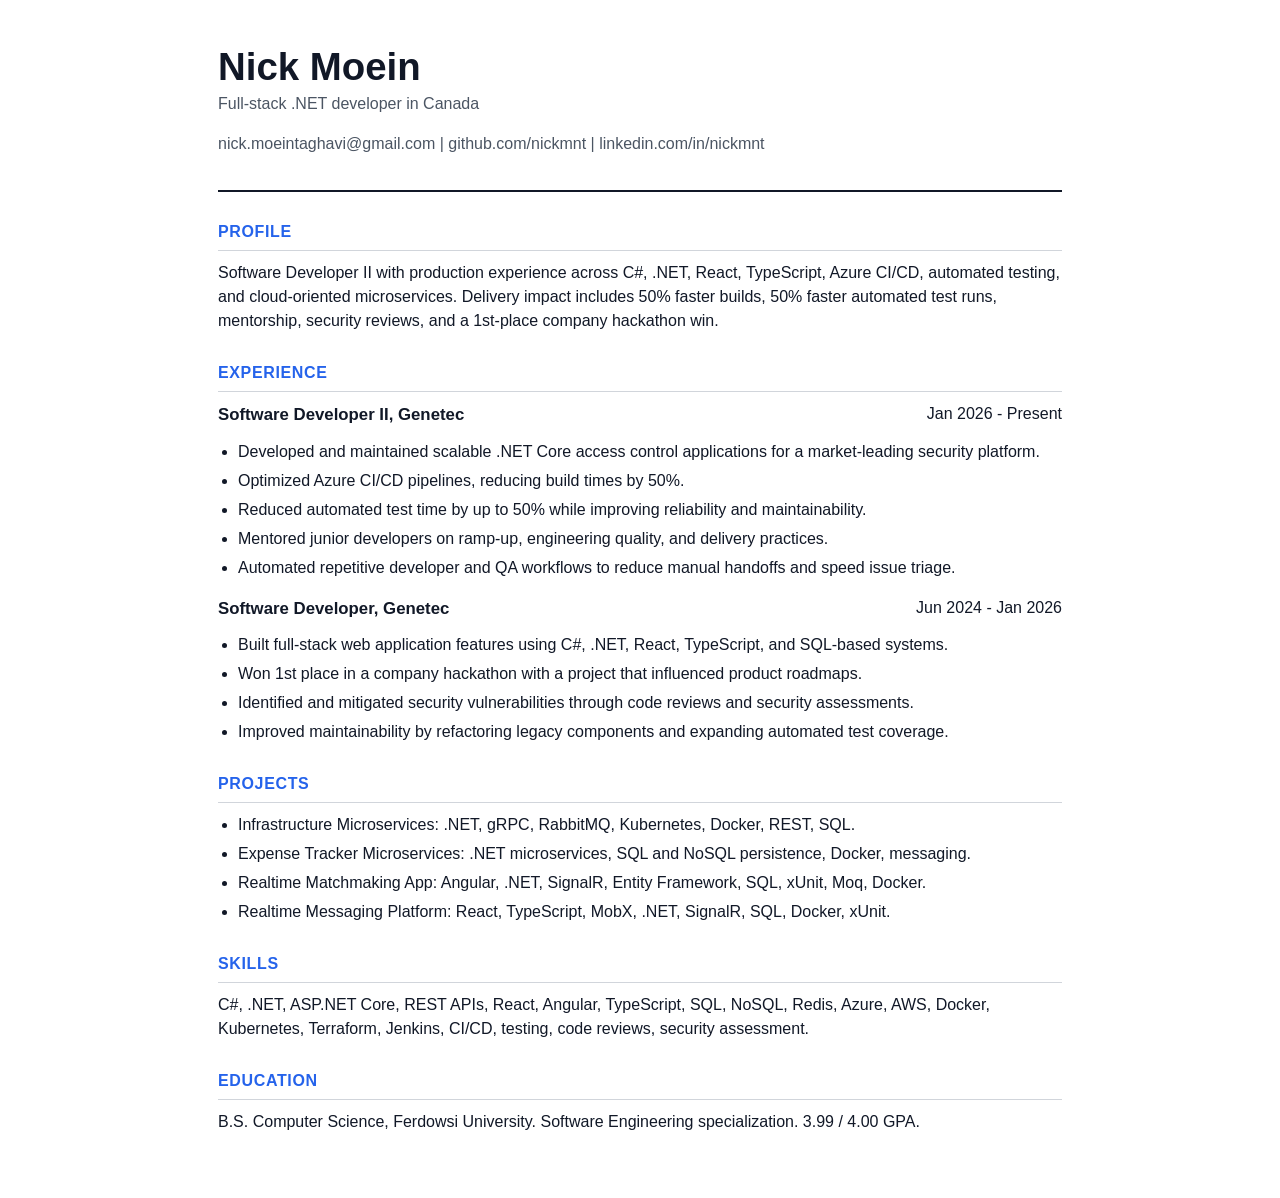
==== Nick-Moein-Resume.html @ d1c12115 "Complete landing page audit fixes" ====
<!DOCTYPE html>
<html lang="en">
  <head>
    <meta charset="UTF-8" />
    <meta name="viewport" content="width=device-width, initial-scale=1.0" />
    <title>Nick Moein Resume</title>
    <style>
      :root {
        color-scheme: light;
        --ink: #111827;
        --muted: #4b5563;
        --line: #d1d5db;
        --accent: #2563eb;
      }

      * {
        box-sizing: border-box;
      }

      body {
        max-width: 900px;
        margin: 0 auto;
        padding: 48px 28px;
        color: var(--ink);
        font-family: "Segoe UI", "Helvetica Neue", Arial, sans-serif;
        line-height: 1.5;
      }

      header {
        border-bottom: 2px solid var(--ink);
        padding-bottom: 18px;
        margin-bottom: 28px;
      }

      h1,
      h2,
      h3,
      p {
        margin-top: 0;
      }

      h1 {
        margin-bottom: 6px;
        font-size: 2.4rem;
        line-height: 1;
      }

      h2 {
        margin: 28px 0 10px;
        border-bottom: 1px solid var(--line);
        padding-bottom: 6px;
        color: var(--accent);
        font-size: 1rem;
        letter-spacing: 0.04em;
        text-transform: uppercase;
      }

      h3 {
        margin-bottom: 4px;
        font-size: 1.05rem;
      }

      a {
        color: var(--accent);
      }

      .meta,
      .subhead {
        color: var(--muted);
      }

      .role {
        display: flex;
        justify-content: space-between;
        gap: 20px;
      }

      ul {
        margin-top: 8px;
        padding-left: 20px;
      }

      li + li {
        margin-top: 5px;
      }

      @media print {
        body {
          padding: 0;
        }

        a {
          color: var(--ink);
          text-decoration: none;
        }
      }
    </style>
  </head>
  <body>
    <header>
      <h1>Nick Moein</h1>
      <p class="subhead">Full-stack .NET developer in Canada</p>
      <p class="meta">
        nick.moeintaghavi@gmail.com | github.com/nickmnt | linkedin.com/in/nickmnt
      </p>
    </header>

    <main>
      <section>
        <h2>Profile</h2>
        <p>
          Software Developer II with production experience across C#, .NET, React, TypeScript, Azure CI/CD,
          automated testing, and cloud-oriented microservices. Delivery impact includes 50% faster builds,
          50% faster automated test runs, mentorship, security reviews, and a 1st-place company hackathon win.
        </p>
      </section>

      <section>
        <h2>Experience</h2>
        <article>
          <div class="role">
            <h3>Software Developer II, Genetec</h3>
            <span>Jan 2026 - Present</span>
          </div>
          <ul>
            <li>Developed and maintained scalable .NET Core access control applications for a market-leading security platform.</li>
            <li>Optimized Azure CI/CD pipelines, reducing build times by 50%.</li>
            <li>Reduced automated test time by up to 50% while improving reliability and maintainability.</li>
            <li>Mentored junior developers on ramp-up, engineering quality, and delivery practices.</li>
            <li>Automated repetitive developer and QA workflows to reduce manual handoffs and speed issue triage.</li>
          </ul>
        </article>

        <article>
          <div class="role">
            <h3>Software Developer, Genetec</h3>
            <span>Jun 2024 - Jan 2026</span>
          </div>
          <ul>
            <li>Built full-stack web application features using C#, .NET, React, TypeScript, and SQL-based systems.</li>
            <li>Won 1st place in a company hackathon with a project that influenced product roadmaps.</li>
            <li>Identified and mitigated security vulnerabilities through code reviews and security assessments.</li>
            <li>Improved maintainability by refactoring legacy components and expanding automated test coverage.</li>
          </ul>
        </article>
      </section>

      <section>
        <h2>Projects</h2>
        <ul>
          <li>Infrastructure Microservices: .NET, gRPC, RabbitMQ, Kubernetes, Docker, REST, SQL.</li>
          <li>Expense Tracker Microservices: .NET microservices, SQL and NoSQL persistence, Docker, messaging.</li>
          <li>Realtime Matchmaking App: Angular, .NET, SignalR, Entity Framework, SQL, xUnit, Moq, Docker.</li>
          <li>Realtime Messaging Platform: React, TypeScript, MobX, .NET, SignalR, SQL, Docker, xUnit.</li>
        </ul>
      </section>

      <section>
        <h2>Skills</h2>
        <p>
          C#, .NET, ASP.NET Core, REST APIs, React, Angular, TypeScript, SQL, NoSQL, Redis, Azure,
          AWS, Docker, Kubernetes, Terraform, Jenkins, CI/CD, testing, code reviews, security assessment.
        </p>
      </section>

      <section>
        <h2>Education</h2>
        <p>B.S. Computer Science, Ferdowsi University. Software Engineering specialization. 3.99 / 4.00 GPA.</p>
      </section>
    </main>
  </body>
</html>
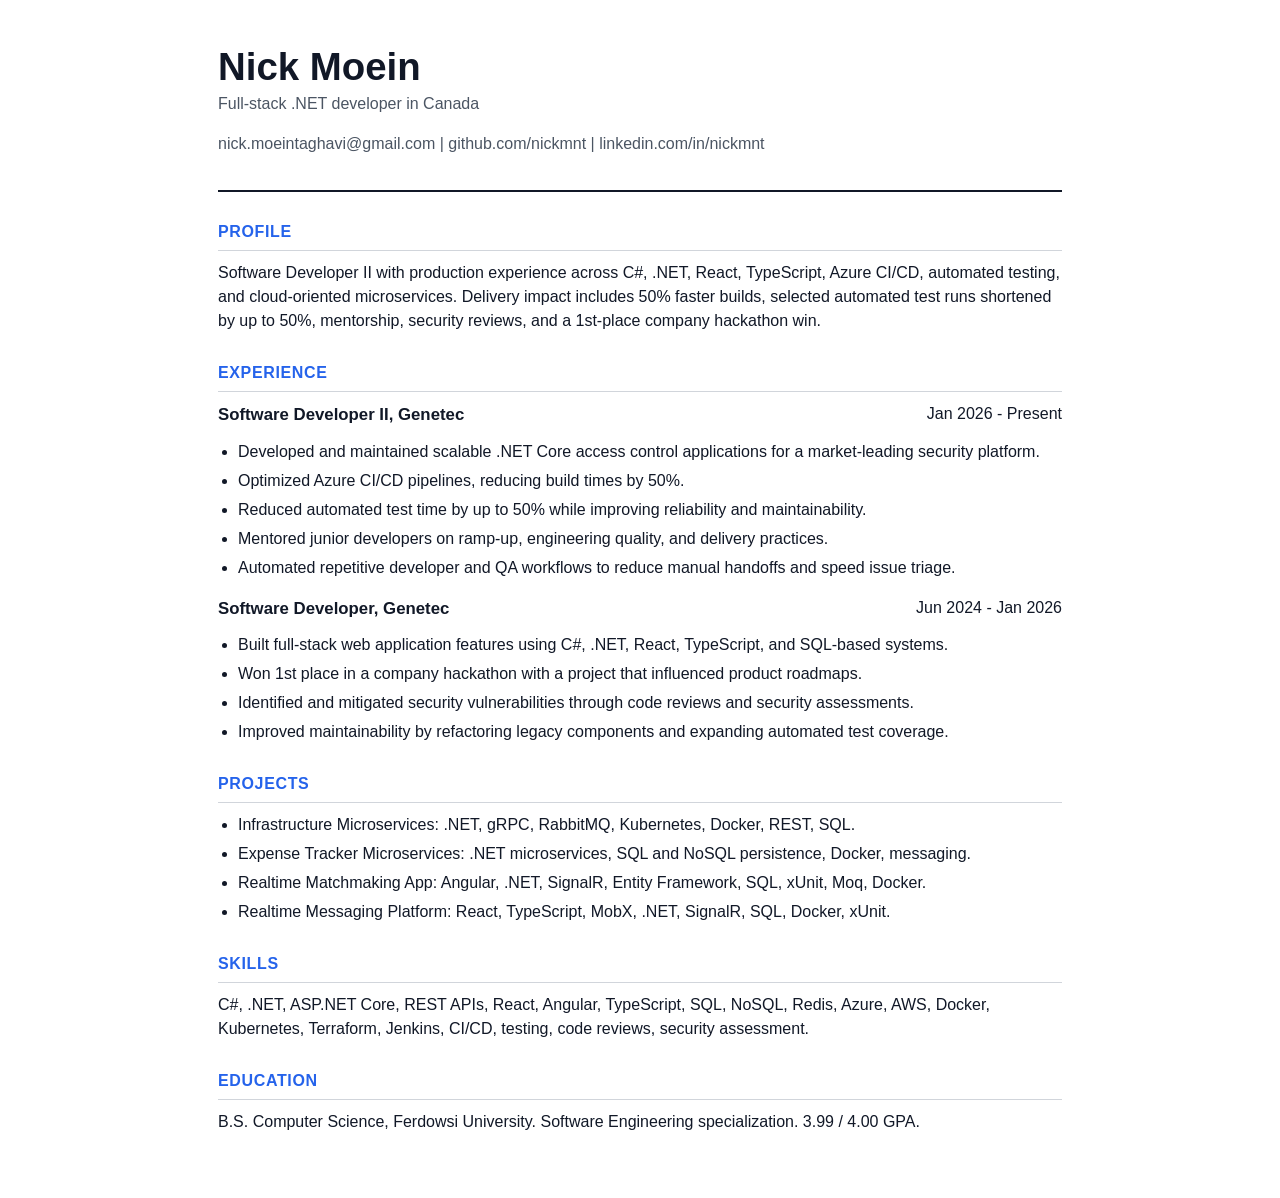
==== commit 896911e5: "Improve writing" ====
--- a/Nick-Moein-Resume.html
+++ b/Nick-Moein-Resume.html
@@ -111,7 +111,7 @@
         <p>
           Software Developer II with production experience across C#, .NET, React, TypeScript, Azure CI/CD,
           automated testing, and cloud-oriented microservices. Delivery impact includes 50% faster builds,
-          50% faster automated test runs, mentorship, security reviews, and a 1st-place company hackathon win.
+          selected automated test runs shortened by up to 50%, mentorship, security reviews, and a 1st-place company hackathon win.
         </p>
       </section>
 
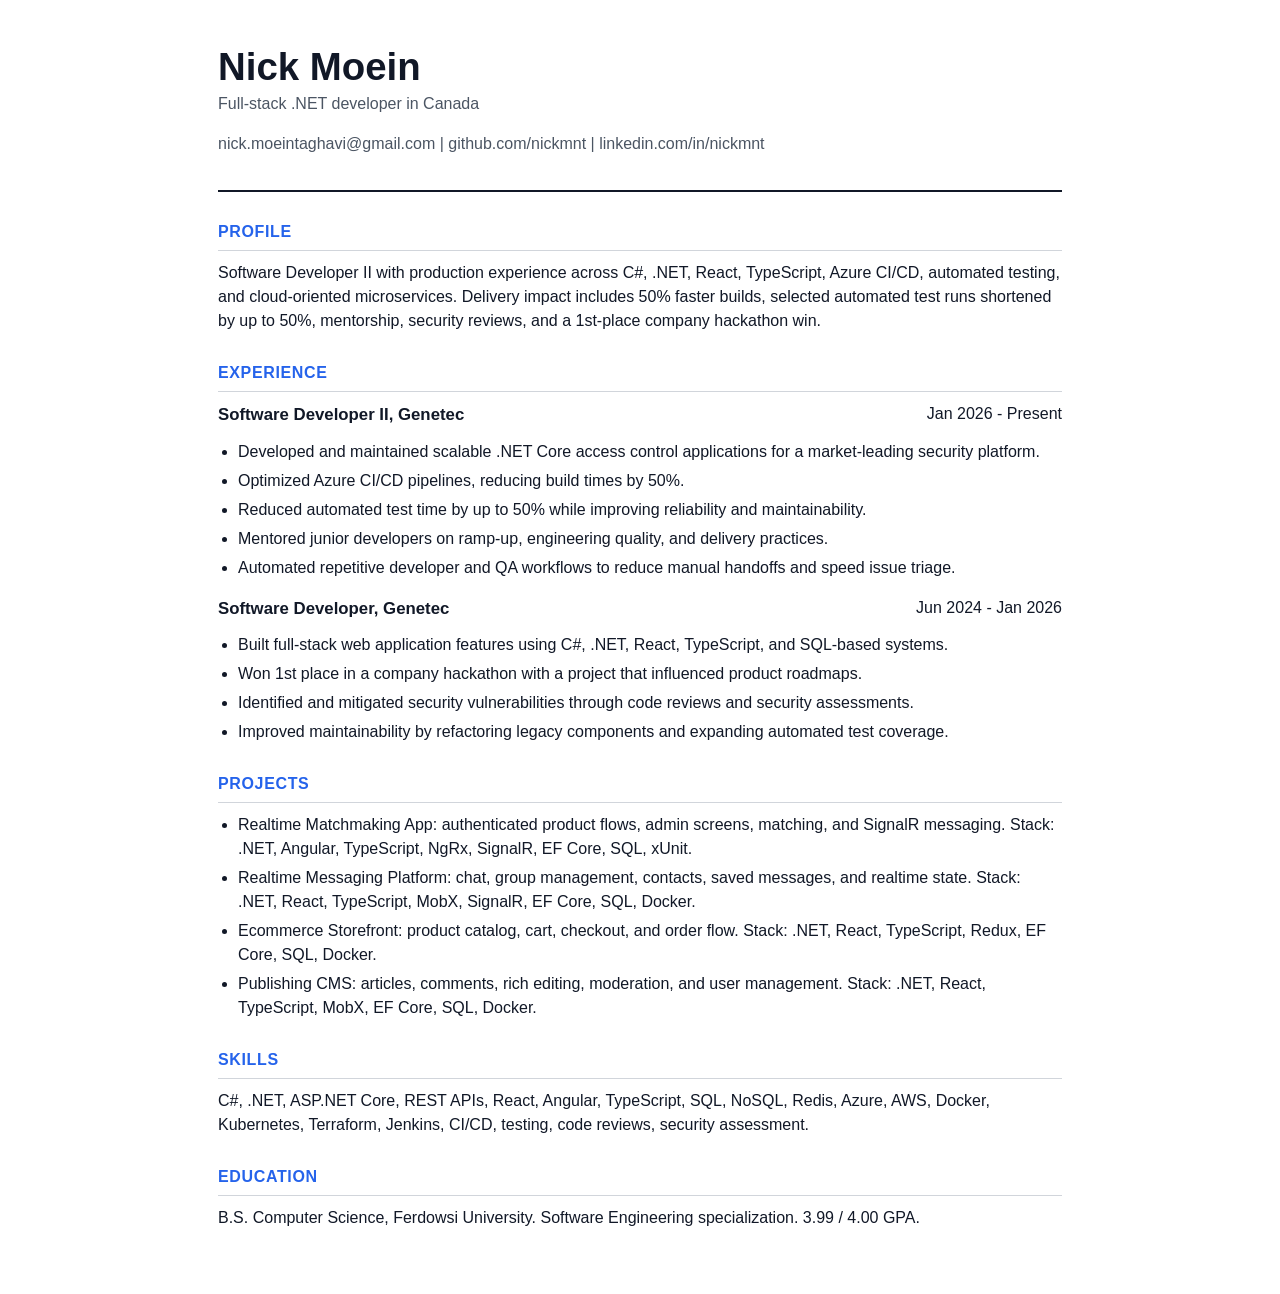
==== commit ebf487bb: "Remove images of products" ====
--- a/Nick-Moein-Resume.html
+++ b/Nick-Moein-Resume.html
@@ -148,10 +148,10 @@
       <section>
         <h2>Projects</h2>
         <ul>
-          <li>Infrastructure Microservices: .NET, gRPC, RabbitMQ, Kubernetes, Docker, REST, SQL.</li>
-          <li>Expense Tracker Microservices: .NET microservices, SQL and NoSQL persistence, Docker, messaging.</li>
-          <li>Realtime Matchmaking App: Angular, .NET, SignalR, Entity Framework, SQL, xUnit, Moq, Docker.</li>
-          <li>Realtime Messaging Platform: React, TypeScript, MobX, .NET, SignalR, SQL, Docker, xUnit.</li>
+          <li>Realtime Matchmaking App: authenticated product flows, admin screens, matching, and SignalR messaging. Stack: .NET, Angular, TypeScript, NgRx, SignalR, EF Core, SQL, xUnit.</li>
+          <li>Realtime Messaging Platform: chat, group management, contacts, saved messages, and realtime state. Stack: .NET, React, TypeScript, MobX, SignalR, EF Core, SQL, Docker.</li>
+          <li>Ecommerce Storefront: product catalog, cart, checkout, and order flow. Stack: .NET, React, TypeScript, Redux, EF Core, SQL, Docker.</li>
+          <li>Publishing CMS: articles, comments, rich editing, moderation, and user management. Stack: .NET, React, TypeScript, MobX, EF Core, SQL, Docker.</li>
         </ul>
       </section>
 
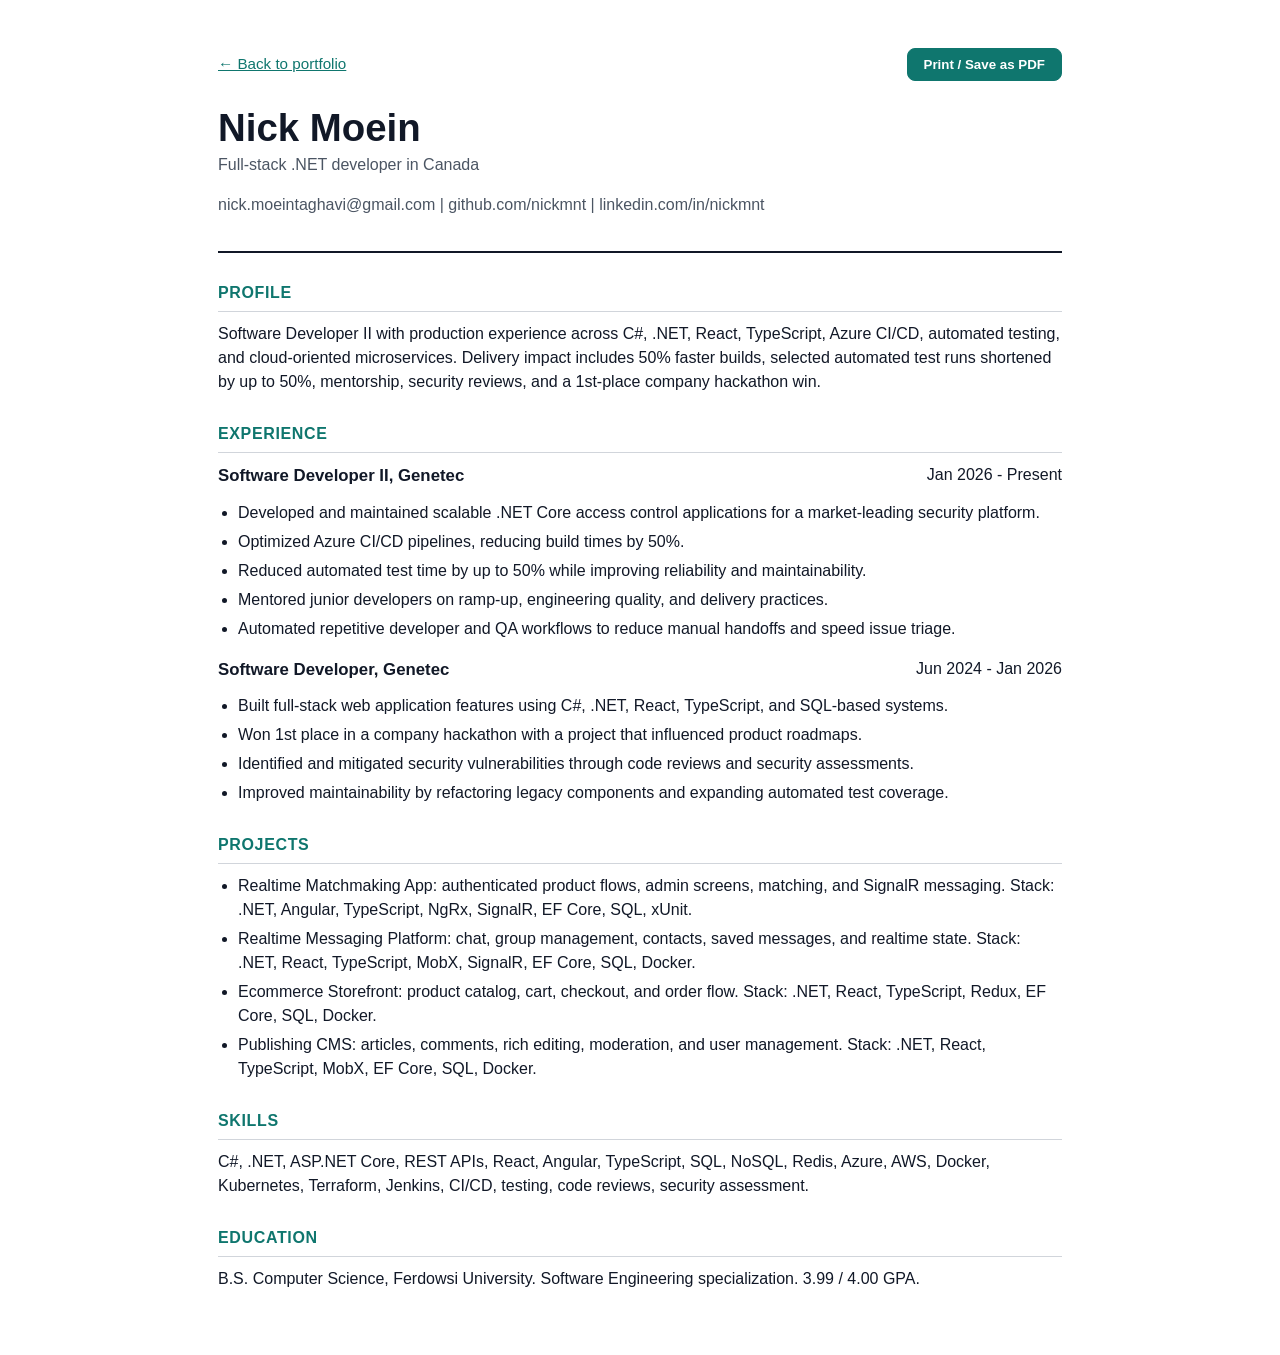
==== commit 3e694b3c: "Rewrite website" ====
--- a/Nick-Moein-Resume.html
+++ b/Nick-Moein-Resume.html
@@ -10,7 +10,7 @@
         --ink: #111827;
         --muted: #4b5563;
         --line: #d1d5db;
-        --accent: #2563eb;
+        --accent: #0f766e;
       }
 
       * {
@@ -84,6 +84,29 @@
         margin-top: 5px;
       }
 
+      .toolbar {
+        display: flex;
+        justify-content: space-between;
+        align-items: center;
+        gap: 16px;
+        margin-bottom: 28px;
+        font-size: 0.95rem;
+      }
+
+      .toolbar button {
+        padding: 8px 16px;
+        border: 1px solid var(--accent);
+        border-radius: 8px;
+        background: var(--accent);
+        color: #ffffff;
+        font-weight: 600;
+        cursor: pointer;
+      }
+
+      .toolbar button:hover {
+        background: #115e59;
+      }
+
       @media print {
         body {
           padding: 0;
@@ -93,10 +116,18 @@
           color: var(--ink);
           text-decoration: none;
         }
+
+        .toolbar {
+          display: none;
+        }
       }
     </style>
   </head>
   <body>
+    <nav class="toolbar" aria-label="Resume actions">
+      <a href="index.html">&larr; Back to portfolio</a>
+      <button type="button" onclick="window.print()">Print / Save as PDF</button>
+    </nav>
     <header>
       <h1>Nick Moein</h1>
       <p class="subhead">Full-stack .NET developer in Canada</p>
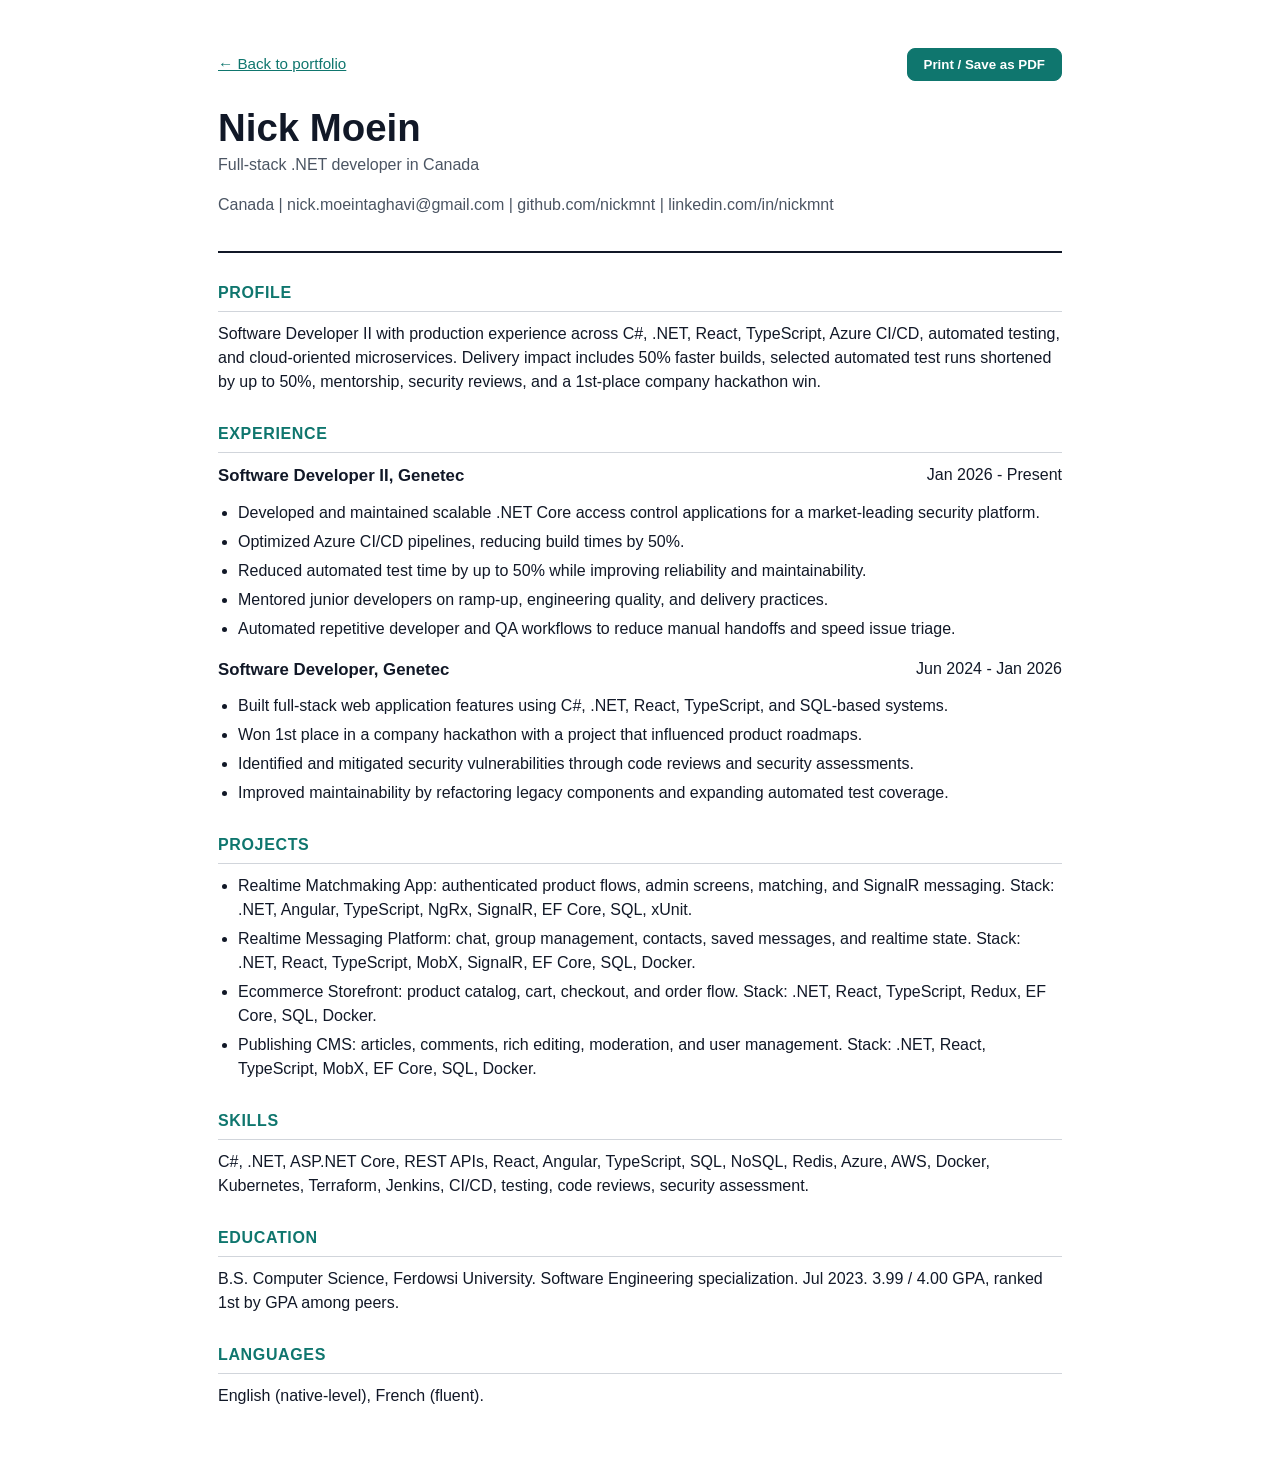
==== commit 1e3c41c1: "Improve wording" ====
--- a/Nick-Moein-Resume.html
+++ b/Nick-Moein-Resume.html
@@ -132,7 +132,7 @@
       <h1>Nick Moein</h1>
       <p class="subhead">Full-stack .NET developer in Canada</p>
       <p class="meta">
-        nick.moeintaghavi@gmail.com | github.com/nickmnt | linkedin.com/in/nickmnt
+        Canada | nick.moeintaghavi@gmail.com | github.com/nickmnt | linkedin.com/in/nickmnt
       </p>
     </header>
 
@@ -196,7 +196,12 @@
 
       <section>
         <h2>Education</h2>
-        <p>B.S. Computer Science, Ferdowsi University. Software Engineering specialization. 3.99 / 4.00 GPA.</p>
+        <p>B.S. Computer Science, Ferdowsi University. Software Engineering specialization. Jul 2023. 3.99 / 4.00 GPA, ranked 1st by GPA among peers.</p>
+      </section>
+
+      <section>
+        <h2>Languages</h2>
+        <p>English (native-level), French (fluent).</p>
       </section>
     </main>
   </body>
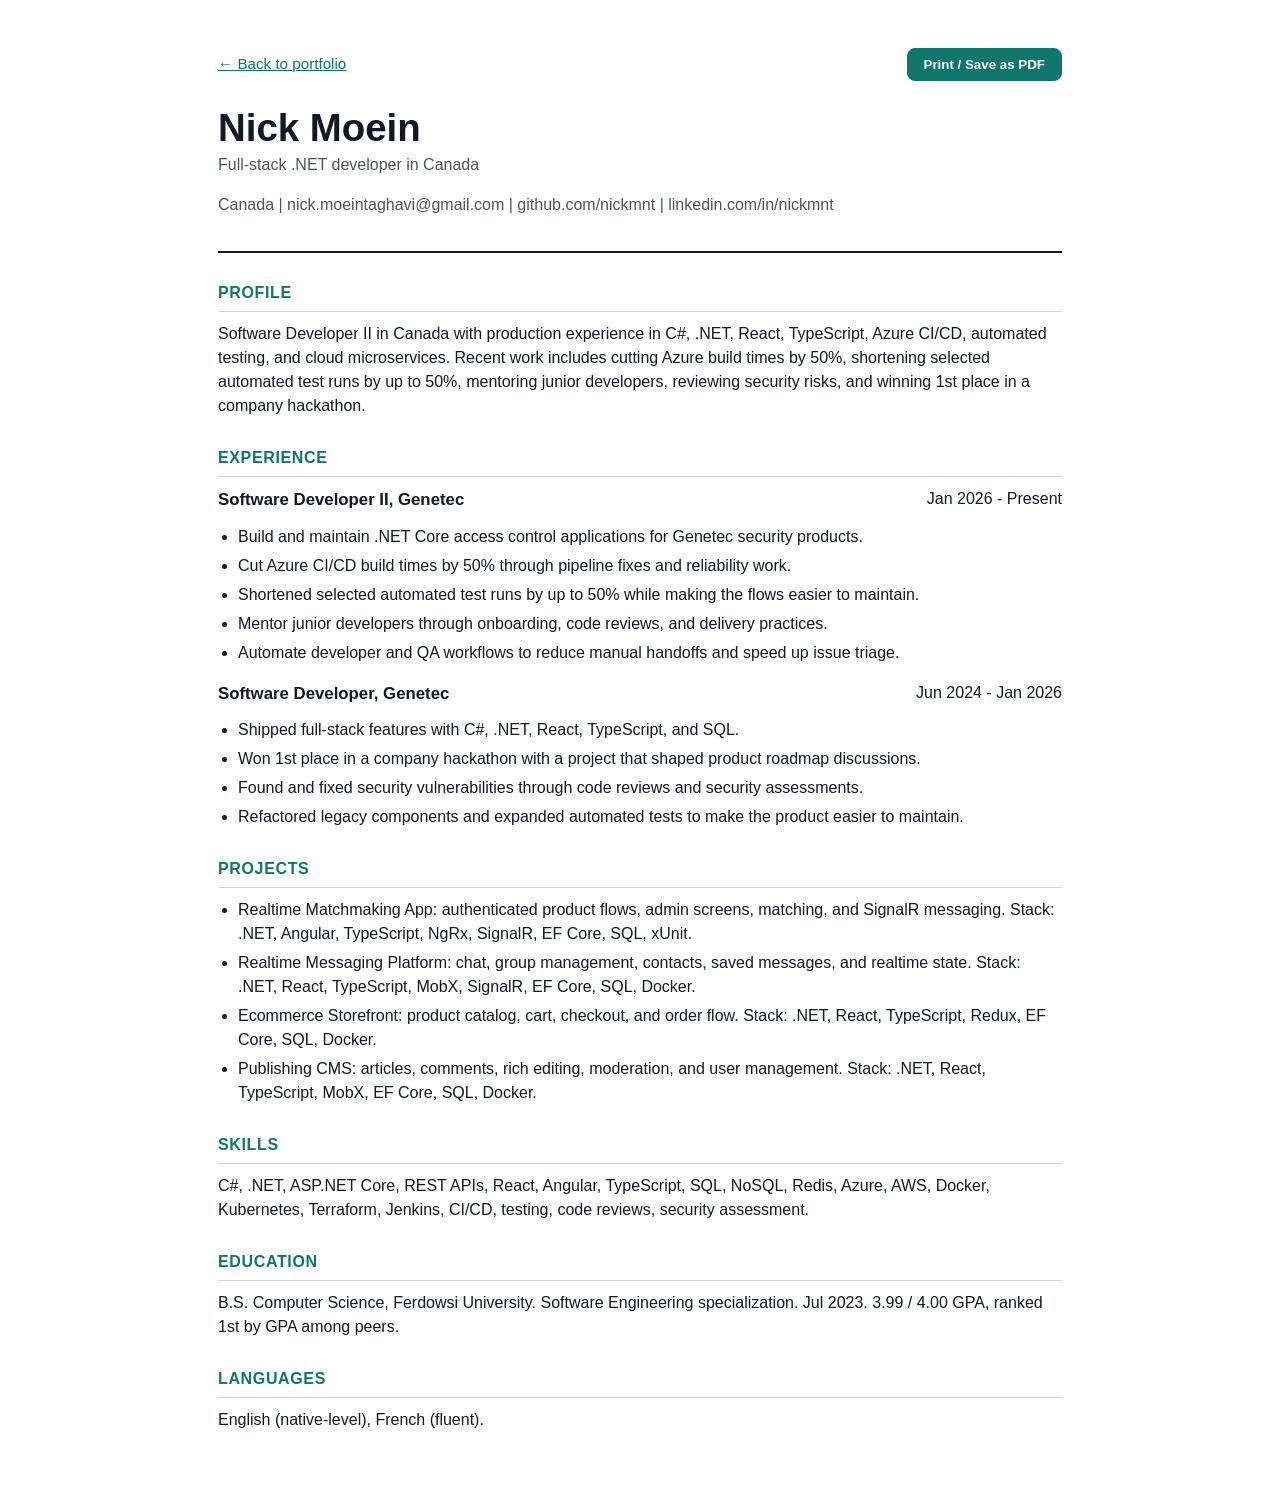
==== commit d4ab9e67: "Rewrite" ====
--- a/Nick-Moein-Resume.html
+++ b/Nick-Moein-Resume.html
@@ -140,9 +140,10 @@
       <section>
         <h2>Profile</h2>
         <p>
-          Software Developer II with production experience across C#, .NET, React, TypeScript, Azure CI/CD,
-          automated testing, and cloud-oriented microservices. Delivery impact includes 50% faster builds,
-          selected automated test runs shortened by up to 50%, mentorship, security reviews, and a 1st-place company hackathon win.
+          Software Developer II in Canada with production experience in C#, .NET, React, TypeScript,
+          Azure CI/CD, automated testing, and cloud microservices. Recent work includes cutting Azure build
+          times by 50%, shortening selected automated test runs by up to 50%, mentoring junior developers,
+          reviewing security risks, and winning 1st place in a company hackathon.
         </p>
       </section>
 
@@ -154,11 +155,11 @@
             <span>Jan 2026 - Present</span>
           </div>
           <ul>
-            <li>Developed and maintained scalable .NET Core access control applications for a market-leading security platform.</li>
-            <li>Optimized Azure CI/CD pipelines, reducing build times by 50%.</li>
-            <li>Reduced automated test time by up to 50% while improving reliability and maintainability.</li>
-            <li>Mentored junior developers on ramp-up, engineering quality, and delivery practices.</li>
-            <li>Automated repetitive developer and QA workflows to reduce manual handoffs and speed issue triage.</li>
+            <li>Build and maintain .NET Core access control applications for Genetec security products.</li>
+            <li>Cut Azure CI/CD build times by 50% through pipeline fixes and reliability work.</li>
+            <li>Shortened selected automated test runs by up to 50% while making the flows easier to maintain.</li>
+            <li>Mentor junior developers through onboarding, code reviews, and delivery practices.</li>
+            <li>Automate developer and QA workflows to reduce manual handoffs and speed up issue triage.</li>
           </ul>
         </article>
 
@@ -168,10 +169,10 @@
             <span>Jun 2024 - Jan 2026</span>
           </div>
           <ul>
-            <li>Built full-stack web application features using C#, .NET, React, TypeScript, and SQL-based systems.</li>
-            <li>Won 1st place in a company hackathon with a project that influenced product roadmaps.</li>
-            <li>Identified and mitigated security vulnerabilities through code reviews and security assessments.</li>
-            <li>Improved maintainability by refactoring legacy components and expanding automated test coverage.</li>
+            <li>Shipped full-stack features with C#, .NET, React, TypeScript, and SQL.</li>
+            <li>Won 1st place in a company hackathon with a project that shaped product roadmap discussions.</li>
+            <li>Found and fixed security vulnerabilities through code reviews and security assessments.</li>
+            <li>Refactored legacy components and expanded automated tests to make the product easier to maintain.</li>
           </ul>
         </article>
       </section>
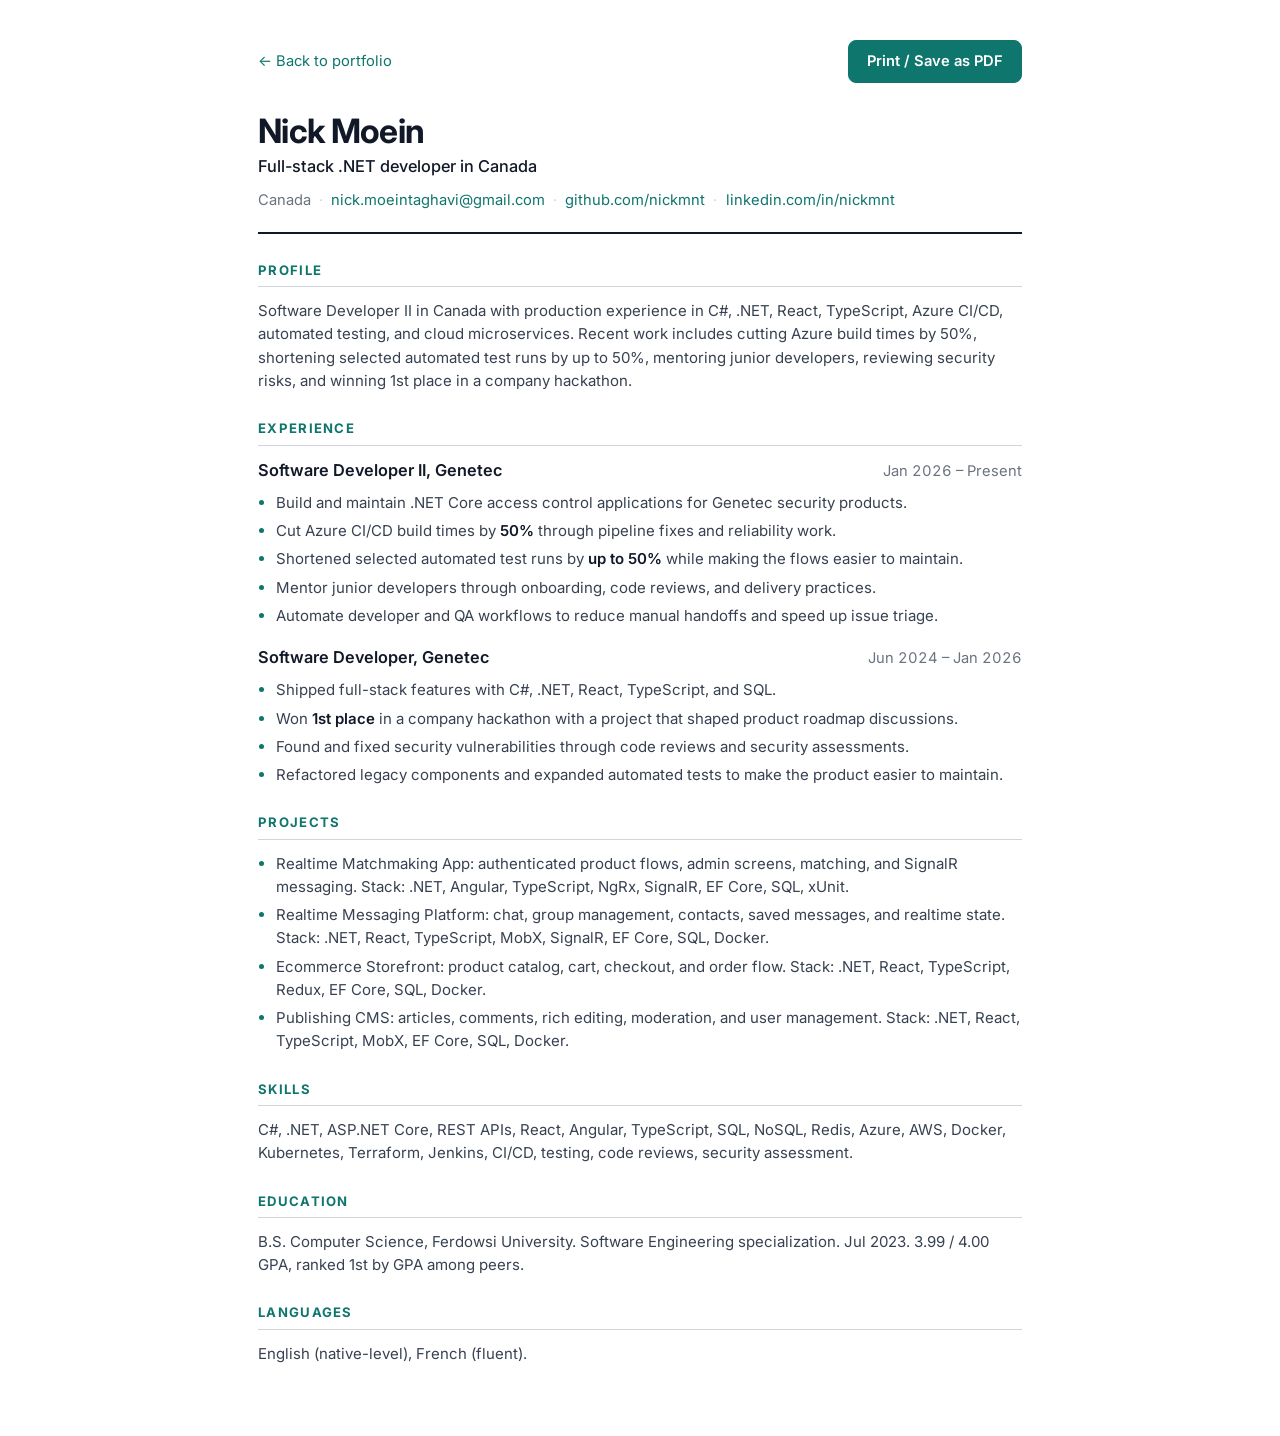
==== commit bcff8c79: "Redesign styling" ====
--- a/Nick-Moein-Resume.html
+++ b/Nick-Moein-Resume.html
@@ -3,14 +3,25 @@
   <head>
     <meta charset="UTF-8" />
     <meta name="viewport" content="width=device-width, initial-scale=1.0" />
-    <title>Nick Moein Resume</title>
+    <meta name="robots" content="noindex" />
+    <title>Nick Moein &mdash; Resume</title>
+    <link rel="icon" href="favicon.svg" type="image/svg+xml" />
+    <link rel="preconnect" href="https://fonts.googleapis.com" />
+    <link rel="preconnect" href="https://fonts.gstatic.com" crossorigin />
+    <link
+      href="https://fonts.googleapis.com/css2?family=Inter:wght@400;500;600;700&display=swap"
+      rel="stylesheet"
+    />
     <style>
       :root {
         color-scheme: light;
         --ink: #111827;
-        --muted: #4b5563;
-        --line: #d1d5db;
+        --body: #374151;
+        --muted: #6b7280;
+        --line: #e5e7eb;
+        --line-strong: #d1d5db;
         --accent: #0f766e;
+        --accent-dark: #115e59;
       }
 
       * {
@@ -18,70 +29,131 @@
       }
 
       body {
-        max-width: 900px;
+        max-width: 820px;
         margin: 0 auto;
-        padding: 48px 28px;
-        color: var(--ink);
-        font-family: "Segoe UI", "Helvetica Neue", Arial, sans-serif;
-        line-height: 1.5;
+        padding: 40px 28px 56px;
+        color: var(--body);
+        font-family: "Inter", "Segoe UI", "Helvetica Neue", Arial, sans-serif;
+        font-size: 15px;
+        line-height: 1.55;
       }
 
       header {
         border-bottom: 2px solid var(--ink);
-        padding-bottom: 18px;
-        margin-bottom: 28px;
+        padding-bottom: 20px;
+        margin-bottom: 26px;
       }
 
       h1,
       h2,
       h3,
-      p {
+      p,
+      ul {
         margin-top: 0;
       }
 
       h1 {
-        margin-bottom: 6px;
-        font-size: 2.4rem;
-        line-height: 1;
+        margin-bottom: 4px;
+        color: var(--ink);
+        font-size: 2.1rem;
+        font-weight: 700;
+        letter-spacing: -0.02em;
+        line-height: 1.1;
+      }
+
+      .subhead {
+        margin-bottom: 10px;
+        color: var(--ink);
+        font-size: 1.02rem;
+        font-weight: 500;
+      }
+
+      .meta {
+        display: flex;
+        flex-wrap: wrap;
+        gap: 0.35rem 0;
+        margin: 0;
+        color: var(--muted);
+        font-size: 0.92rem;
+      }
+
+      .meta > * {
+        display: inline-flex;
+        align-items: center;
+      }
+
+      .meta > * + *::before {
+        content: "\00b7";
+        margin: 0 0.55em;
+        color: var(--line-strong);
       }
 
       h2 {
-        margin: 28px 0 10px;
-        border-bottom: 1px solid var(--line);
+        margin: 26px 0 12px;
+        border-bottom: 1px solid var(--line-strong);
         padding-bottom: 6px;
         color: var(--accent);
-        font-size: 1rem;
-        letter-spacing: 0.04em;
+        font-size: 0.82rem;
+        font-weight: 700;
+        letter-spacing: 0.1em;
         text-transform: uppercase;
       }
 
       h3 {
-        margin-bottom: 4px;
-        font-size: 1.05rem;
+        margin-bottom: 2px;
+        color: var(--ink);
+        font-size: 1.02rem;
+        font-weight: 600;
       }
 
       a {
         color: var(--accent);
-      }
-
-      .meta,
-      .subhead {
-        color: var(--muted);
+        text-decoration: none;
+      }
+
+      a:hover,
+      a:focus-visible {
+        text-decoration: underline;
+      }
+
+      section + section {
+        margin-top: 4px;
+      }
+
+      article + article {
+        margin-top: 18px;
       }
 
       .role {
         display: flex;
+        align-items: baseline;
         justify-content: space-between;
         gap: 20px;
       }
 
+      .role span {
+        flex: 0 0 auto;
+        color: var(--muted);
+        font-size: 0.92rem;
+        font-variant-numeric: tabular-nums;
+      }
+
       ul {
-        margin-top: 8px;
-        padding-left: 20px;
+        margin: 6px 0 0;
+        padding-left: 18px;
       }
 
       li + li {
         margin-top: 5px;
+      }
+
+      li::marker {
+        color: var(--accent);
+      }
+
+      strong {
+        color: var(--ink);
+        font-weight: 600;
       }
 
       .toolbar {
@@ -89,36 +161,62 @@
         justify-content: space-between;
         align-items: center;
         gap: 16px;
-        margin-bottom: 28px;
-        font-size: 0.95rem;
+        margin-bottom: 30px;
+        font-size: 0.92rem;
       }
 
       .toolbar button {
-        padding: 8px 16px;
+        padding: 9px 18px;
         border: 1px solid var(--accent);
         border-radius: 8px;
         background: var(--accent);
         color: #ffffff;
+        font: inherit;
         font-weight: 600;
         cursor: pointer;
-      }
-
-      .toolbar button:hover {
-        background: #115e59;
+        transition: background-color 150ms ease, border-color 150ms ease;
+      }
+
+      .toolbar button:hover,
+      .toolbar button:focus-visible {
+        border-color: var(--accent-dark);
+        background: var(--accent-dark);
+      }
+
+      a:focus-visible,
+      button:focus-visible {
+        outline: 2px solid var(--accent);
+        outline-offset: 2px;
+      }
+
+      @media (max-width: 560px) {
+        body {
+          padding: 24px 18px 40px;
+        }
+
+        .role {
+          flex-direction: column;
+          gap: 0;
+        }
       }
 
       @media print {
         body {
+          max-width: none;
           padding: 0;
+          font-size: 13.5px;
         }
 
         a {
           color: var(--ink);
-          text-decoration: none;
         }
 
         .toolbar {
           display: none;
+        }
+
+        h2 {
+          margin-top: 20px;
         }
       }
     </style>
@@ -132,7 +230,10 @@
       <h1>Nick Moein</h1>
       <p class="subhead">Full-stack .NET developer in Canada</p>
       <p class="meta">
-        Canada | nick.moeintaghavi@gmail.com | github.com/nickmnt | linkedin.com/in/nickmnt
+        <span>Canada</span>
+        <a href="mailto:nick.moeintaghavi@gmail.com">nick.moeintaghavi@gmail.com</a>
+        <a href="https://github.com/nickmnt">github.com/nickmnt</a>
+        <a href="https://www.linkedin.com/in/nickmnt/">linkedin.com/in/nickmnt</a>
       </p>
     </header>
 
@@ -152,12 +253,12 @@
         <article>
           <div class="role">
             <h3>Software Developer II, Genetec</h3>
-            <span>Jan 2026 - Present</span>
+            <span>Jan 2026 &ndash; Present</span>
           </div>
           <ul>
             <li>Build and maintain .NET Core access control applications for Genetec security products.</li>
-            <li>Cut Azure CI/CD build times by 50% through pipeline fixes and reliability work.</li>
-            <li>Shortened selected automated test runs by up to 50% while making the flows easier to maintain.</li>
+            <li>Cut Azure CI/CD build times by <strong>50%</strong> through pipeline fixes and reliability work.</li>
+            <li>Shortened selected automated test runs by <strong>up to 50%</strong> while making the flows easier to maintain.</li>
             <li>Mentor junior developers through onboarding, code reviews, and delivery practices.</li>
             <li>Automate developer and QA workflows to reduce manual handoffs and speed up issue triage.</li>
           </ul>
@@ -166,11 +267,11 @@
         <article>
           <div class="role">
             <h3>Software Developer, Genetec</h3>
-            <span>Jun 2024 - Jan 2026</span>
+            <span>Jun 2024 &ndash; Jan 2026</span>
           </div>
           <ul>
             <li>Shipped full-stack features with C#, .NET, React, TypeScript, and SQL.</li>
-            <li>Won 1st place in a company hackathon with a project that shaped product roadmap discussions.</li>
+            <li>Won <strong>1st place</strong> in a company hackathon with a project that shaped product roadmap discussions.</li>
             <li>Found and fixed security vulnerabilities through code reviews and security assessments.</li>
             <li>Refactored legacy components and expanded automated tests to make the product easier to maintain.</li>
           </ul>
